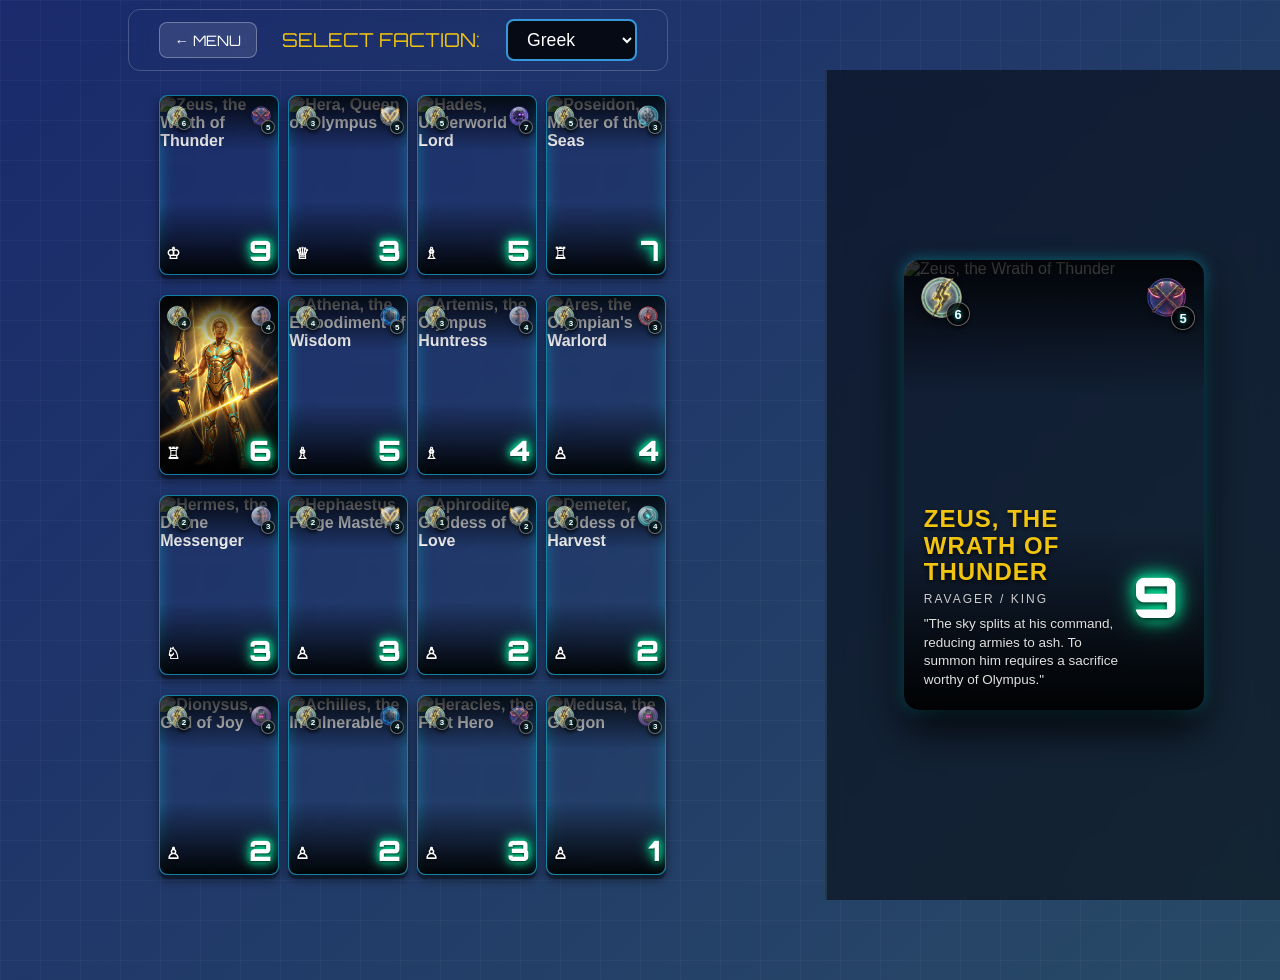
==== deck-viewer.html @ c4d6be65 "chore: project tide up" ====
<!DOCTYPE html>
<html lang="en">

<head>
    <meta charset="UTF-8">
    <meta name="viewport" content="width=device-width, initial-scale=1.0">
    <title>Deck Viewer</title>
    <link href="https://fonts.googleapis.com/css2?family=Orbitron:wght@900&display=swap" rel="stylesheet">
    <link rel="stylesheet" href="css/style.css">
    <link rel="stylesheet" href="css/animations.css">
    <link rel="stylesheet" href="css/deck_viewer.css">
</head>

<body>
    <!-- Deck Loading Screen -->
    <div id="loading-screen">
        <div class="loading-panel">
            <h1 id="loading-title">Summoning Assets...</h1>
            <div id="loading-progress-container">
                <div id="loading-progress-bar"></div>
            </div>
            <p id="loading-text">Loading deck data...</p>
        </div>
    </div>

    <div class="header-controls">
        <a href="index.html" class="back-btn">← Menu</a>
        <label for="deck-selector">Select Faction:</label>
        <select id="deck-selector">
            <!-- Populated by JS -->
        </select>
    </div>

    <div id="viewer-container">
        <!-- Left: Compact Roster Grid -->
        <div id="left-pane">
            <div id="deck-grid">
                <!-- Compact Cards generated by JS -->
            </div>
        </div>

        <!-- Right: Premium Full-Art Preview -->
        <div id="right-pane">
            <div id="card-preview-container">
                <div class="placeholder-text">Hover over a card to inspect.</div>
            </div>
        </div>
    </div>

    <script type="module" src="src/deck_viewer.js"></script>
</body>

</html>
---- css/style.css ----
:root {
    --bg-color: #2c3e50;
    --board-bg: #ecf0f1;
    --card-ready: #3498db;
    --card-exhausted: #7f8c8d;
    --card-enemy: #e74c3c;
}

/* 1. Lock the body to the viewport height and disable scrolling */
body {
    /* Premium Animated Gradient Background */
    background: linear-gradient(-45deg, #0f2027, #203a43, #2c5364, #1a2a6c);
    background-size: 400% 400%;
    animation: gradientBG 20s ease infinite;
    color: white;
    font-family: sans-serif;
    margin: 0;
    padding: 2vh 2vw;
    /* Use relative padding */
    height: 100vh;
    width: 100vw;
    box-sizing: border-box;
    display: flex;
    justify-content: center;
    align-items: center;
    overflow: hidden;
    /* This absolutely prevents scrolling */
    position: relative; /* For the grid overlay */
}

/* Subtle moving grid overlay for a tactical feel */
body::before {
    content: '';
    position: absolute;
    top: 0; 
    left: 0; 
    width: calc(100vw + 80px); 
    height: calc(100vh + 80px);
    background-image: 
        linear-gradient(rgba(255, 255, 255, 0.03) 1px, transparent 1px),
        linear-gradient(90deg, rgba(255, 255, 255, 0.03) 1px, transparent 1px);
    background-size: 40px 40px;
    animation: gridMove 15s linear infinite;
    pointer-events: none;
    z-index: -1;
}

/* 2. Make the container use available height efficiently */
#game-container {
    display: flex;
    flex-direction: column;
    justify-content: space-between;
    width: 100%;
    max-width: 900px;
    height: 100%;
    gap: 10px;
}

/* 3. Compact player zones */
.player-zone {
    display: flex;
    justify-content: space-between;
    align-items: center;
    background: rgba(0, 0, 0, 0.2);
    padding: 10px;
    border-radius: 8px;
    flex: 0 0 auto;
    /* Keep fixed size based on content, do not stretch */
}

.info-panel {
    font-size: 0.9em;
    min-width: 120px;
}

.info-panel h3,
.info-panel p {
    margin: 4px 0;
}



/* =========================================
   PLAYER HAND & CARDS
========================================= */
.hand {
    display: flex;
    gap: 8px;
    height: 8vh;
    min-height: 60px;
    flex-grow: 1;
    background: rgba(0, 0, 0, 0.1);
    border-radius: 5px;
    padding: 5px;
    justify-content: center;
    /* Center cards */
    overflow-x: auto;
    /* Enable horizontal scroll for mobile */
    overflow-y: hidden;
    -webkit-overflow-scrolling: touch;
    /* Smooth mobile scroll */
}

/* Hide scrollbar for cleaner look */
.hand::-webkit-scrollbar {
    display: none;
}

.hand {
    -ms-overflow-style: none;
    /* IE and Edge */
    scrollbar-width: none;
    /* Firefox */
}

#player-hand {
    height: 18vh;
    min-height: 120px;
    max-height: 160px;
    padding-top: 15px;
}

#player-hand .card-entity {
    flex: 1 1 0; /* Let cards shrink to fit available space */
    width: auto;
    min-width: 45px; /* Minimum legible size before breaking */
    max-width: 110px;
}

.player-zone-container {
    display: flex;
    flex-direction: column;
    gap: 10px;
    width: 100%;
}

.thin-zone {
    flex-direction: row;
    padding: 2px 15px;
    /* Extremely thin */
    align-items: center;
    justify-content: space-around;
    /* Spread evenly */
    height: auto;
}

.ai-stat-inline {
    font-size: 1.1em;
    color: #ecf0f1;
    white-space: nowrap;
}

.stat-scoreboard {
    font-size: 1.1em;
    /* Smaller */
    font-weight: bold;
    padding: 2px 12px;
    /* Thinner */
    border-radius: 15px;
    text-shadow: 0 1px 2px rgba(0, 0, 0, 0.5);
    box-shadow: 0 2px 4px rgba(0, 0, 0, 0.3);
}

.stat-scoreboard.enemy-score {
    background: rgba(142, 68, 173, 0.5);
    /* Purple tint */
    color: #fff;
    border: 2px solid #8e44ad;
}

.stat-scoreboard.friendly-score {
    background: rgba(46, 204, 113, 0.3);
    /* Green tint */
    color: #fff;
    border: 2px solid #2ecc71;
}

.hand.ai-hand {
    margin-left: auto;
    height: 40px;
    min-height: 40px;
    padding: 2px 10px;
    flex-grow: 0;
}

/* 4. Fluid Board Container */
#board-container {
    flex: 1 1 auto;
    display: flex;
    justify-content: center;
    align-items: flex-start;
    padding-top: 2vh;
    min-height: 0;
    perspective: 1200px; /* Crucial for 3D depth */
}

/* 5. Responsive Grid that forces a perfect square */


/* =========================================
   THE BOARD
========================================= */
#board {
    display: grid;
    position: relative; /* Crucial for SVG anchoring */
    grid-template-columns: repeat(5, minmax(0, 1fr));
    grid-template-rows: repeat(5, minmax(0, 1fr));
    gap: 2px; /* Very thin gap for thick glass panes */
    
    /* Solid thick glass board edge */
    background: rgba(255, 255, 255, 0.05); /* More transparent base */
    border: 3px solid rgba(255, 255, 255, 0.3);
    box-shadow: 
        0 30px 40px rgba(0,0,0,0.8), 
        inset 0 0 30px rgba(255,255,255,0.2),
        0 0 15px rgba(255,255,255,0.1);
    backdrop-filter: blur(8px); /* Less blur, more transparency */
    
    padding: 6px; /* Thick glass bezel */
    border-radius: 4px; /* Sharp, clean edges like a real board */

    height: 100%;
    max-height: 55vh;
    aspect-ratio: 1 / 1;
    
    /* True 3D Tabletop Perspective */
    transform: rotateX(25deg) translateY(-20px); /* Lift higher to clear the player info bar */
    transform-style: preserve-3d;
    transition: transform 0.3s ease;
}

/* Base Glass Tile */
.cell {
    border-radius: 2px;
    display: flex;
    align-items: center;
    justify-content: center;
    font-size: 0.8em;
    text-align: center;
    cursor: pointer;
    width: 100%;
    height: 100%;
    box-sizing: border-box;
    transition: all 0.2s ease;
    transform-style: preserve-3d;
    border: 1px solid rgba(255, 255, 255, 0.2);
}

/* Dark Frosted Glass (Odd Tiles) */
.cell:nth-child(odd) {
    background-color: rgba(0, 0, 0, 0.15); /* More transparent */
    box-shadow: inset 0 2px 10px rgba(0,0,0,0.3);
}

/* Light Frosted Glass (Even Tiles) */
.cell:nth-child(even) {
    background-color: rgba(255, 255, 255, 0.05); /* More transparent */
    box-shadow: inset 0 2px 10px rgba(255,255,255,0.15);
}

/* Hover override via higher specificity */
#board .cell:hover {
    background-color: rgba(241, 196, 15, 0.3);
    border-color: rgba(241, 196, 15, 0.8);
    box-shadow: 0 0 15px rgba(241, 196, 15, 0.5);
}

/* Cards on the board physically pop out of their slots in Z-space */
#board .card-entity {
    transform: translateZ(8px);
    box-shadow: 0 10px 15px rgba(0,0,0,0.6), 0 3px 0 rgba(0,0,0,0.5);
    border: 1px solid rgba(255, 255, 255, 0.2);
}

/* Specific board hover overrides for cards */
#board .card-entity:hover {
    transform: translateZ(12px) scale(1.02);
}

#board .card-entity.selected {
    transform: translateZ(20px) translateY(-5px);
    box-shadow: 0 20px 30px rgba(0,0,0,0.8), 0 6px 0 rgba(0,0,0,0.5);
    border: 2px solid #f1c40f;
}

/* Higher specificity to override normal hover/selected borders */
#board-container #board .card-entity.payment-selected {
    transform: translateZ(5px) scale(0.95);
    box-shadow: 0 5px 10px rgba(231, 76, 60, 0.8), 0 2px 0 rgba(231, 76, 60, 0.5);
    border: 3px solid #e74c3c;
}

/* --- Card Entity Styles --- */
.card-entity {
    width: 100%;
    height: 100%;
    display: flex;
    flex-direction: column;
    justify-content: center;
    align-items: center;
    color: white;
    font-weight: bold;
    user-select: none;
    box-sizing: border-box;
    transition: all 0.2s ease;
    position: relative;
    overflow: hidden;
    flex-shrink: 0;
    /* Prevent cards from squishing below min-width */

    /* 2.5D Physical Depth styling */
    border-radius: 8px;
    border: 1px solid rgba(255, 255, 255, 0.2);
    box-shadow: 0 4px 0 rgba(0, 0, 0, 0.3), 0 5px 10px rgba(0, 0, 0, 0.5);
}

.card-cost-display {
    position: absolute;
    top: 4px;
    left: 4px;
    background: #f1c40f;
    color: #000;
    font-weight: bold;
    border-radius: 50%;
    width: 20px;
    height: 20px;
    font-size: 0.7em;
    display: flex;
    justify-content: center;
    align-items: center;
    box-shadow: 0 2px 4px rgba(0, 0, 0, 0.5);
    z-index: 5;
}

.card-entity.friendly.ready {
    /* Holographic Card Background */
    background: rgba(0, 100, 150, 0.4); 
    border: 1px solid rgba(0, 243, 255, 0.6);
    box-shadow: 
        0 4px 0 rgba(0, 0, 0, 0.3), /* 2.5D Depth */
        0 5px 10px rgba(0, 0, 0, 0.5), /* Shadow */
        inset 0 0 15px rgba(0, 243, 255, 0.3); /* Hologram Inner Glow */
    backdrop-filter: blur(5px);
}

.card-entity.enemy.ready {
    background-color: #8e44ad;
}

/* The Exhausted State (Overrides Base Colors) */
.card-entity.exhausted {
    background-color: #7f8c8d;
    opacity: 0.7;
    transform: rotate(-5deg); /* Base rotation for hand */
}

#board .card-entity.exhausted {
    transform: translateZ(8px) rotateZ(-5deg); /* Keep 3D height while exhausted */
}

.card-entity.enemy {
    background-color: var(--card-enemy);
}

/* Hand highlight */
.card-entity.selected {
    border: 2px solid #f1c40f;
    transform: translateY(-8px);
    box-shadow: 0 8px 0 rgba(0, 0, 0, 0.2), 0 15px 20px rgba(0, 0, 0, 0.5);
}

.card-entity.payment-selected {
    border: 3px solid #e74c3c;
    /* Red border */
    transform: scale(0.95);
    /* Shrink slightly */
    box-shadow: 0 0 10px rgba(231, 76, 60, 0.8);
}

/* 6. Compact Controls */
#controls {
    display: flex;
    justify-content: space-between;
    align-items: center;
    background: rgba(0, 0, 0, 0.3);
    padding: 4px 20px;
    /* Thinner */
    border-radius: 8px;
    flex: 0 0 auto;
    width: 100%;
    box-sizing: border-box;
}

#turn-indicator {
    margin: 0;
    font-size: 1em;
    /* Smaller */
    flex: 1;
    /* Forces this element to take up exactly half the available empty space */
    text-align: left;
}

#btn-end-turn {
    flex: 0 0 auto;
    /* Tells the button to stay exactly its natural size */
    margin: 0 20px;
    /* Gives a little breathing room around the button */
}

#action-log {
    font-size: 0.9em;
    color: #bdc3c7;
    flex: 1;
    /* Forces this element to match the width of the turn indicator */
    text-align: right;

    /* These three lines prevent the text from breaking the layout if it gets too long */
    white-space: nowrap;
    overflow: hidden;
    text-overflow: ellipsis;
}

button {
    padding: 4px 12px;
    /* Thinner button */
    cursor: pointer;
    background-color: var(--card-ready);
    color: white;
    border: none;
    border-radius: 4px;
    font-weight: bold;
}

button:hover {
    background-color: #2980b9;
}

/* Premium Mute Button */
#btn-mute {
    background: rgba(0, 0, 0, 0.4) !important;
    border: 1px solid rgba(255, 255, 255, 0.1) !important;
    border-radius: 50% !important;
    width: 34px !important;
    height: 34px !important;
    padding: 0 !important;
    display: flex;
    align-items: center;
    justify-content: center;
    font-size: 1.1em;
    transition: all 0.2s ease;
    box-shadow: inset 0 0 10px rgba(0,0,0,0.5);
}

#btn-mute:hover {
    background: rgba(0, 243, 255, 0.15) !important;
    border-color: rgba(0, 243, 255, 0.5) !important;
    box-shadow: 0 0 10px rgba(0, 243, 255, 0.3), inset 0 0 10px rgba(0, 243, 255, 0.2);
    transform: scale(1.1);
}

/* Attacker Selection */
.card-entity.active-attacker {
    border: 3px solid #2ecc71;
    /* Glowing green border */
    transform: translateY(-5px);
    box-shadow: 0 0 15px rgba(46, 204, 113, 0.8);
}

/* Valid Target Highlight */
.card-entity.valid-target {
    border: 3px solid #e74c3c;
    /* Red border */
    cursor: crosshair;
    animation: pulse-valid-target 1.5s infinite;
}

/* Valid Payment Highlight */
.card-entity.valid-payment-target {
    border: 3px solid #f39c12; /* orange */
    cursor: pointer;
    animation: pulse-valid-payment 1.5s infinite;
}

/* Valid Summon Target Highlight (Applied to Empty Cells) */
.cell.valid-summon-target {
    cursor: pointer;
    animation: pulse-valid-summon 2.5s ease-in-out infinite;
    border: 1px solid rgba(52, 152, 219, 0.5);
}

/* --- Premium Animations for Abilities --- */

/* --- UX Hover Enhancements --- */

/* Ensure the card container can hold absolute overlays */
.card-entity {
    position: relative;
    overflow: hidden;
}

/* The dark overlay for Exhausted cards */
.exhausted-math {
    position: absolute;
    top: 0;
    left: 0;
    width: 100%;
    height: 100%;
    background: rgba(0, 0, 0, 0.75);
    color: #2ecc71;
    /* Bright green text */
    display: flex;
    justify-content: center;
    align-items: center;
    font-weight: bold;
    font-size: 1.1em;
    z-index: 10;
    backdrop-filter: blur(2px);
}

/* The pulsing animation for hovered targets */

.card-entity.hover-target {
    border: 3px dashed #e67e22;
    /* Orange dashed border */
    animation: pulse-hover-target 1.5s infinite;
}

/* The Blast Zone Preview for Auto-Cleave */
#board .card-entity.cleave-preview {
    background-color: #c0392b;
    /* Brighter, aggressive red */
    box-shadow: inset 0 0 15px rgba(0, 0, 0, 0.5);
    transform: scale(0.92);
    transition: all 0.1s ease;
    /* Faster snap for combat feel */
}

/* Fighting Class Badge (Upgraded to a Pill shape) */
.class-badge {
    position: absolute;
    top: 3px;
    right: 3px;
    font-size: 0.75em;
    background: rgba(0, 0, 0, 0.7);
    border-radius: 10px;
    /* Pill shape */
    padding: 2px 5px;
    /* Space inside the pill */
    display: flex;
    justify-content: center;
    align-items: center;
    gap: 3px;
    /* Space between icon and number */
    box-shadow: 0 0 3px rgba(0, 0, 0, 0.8);
    z-index: 5;
    color: #f1c40f;
    /* Gold color to make the number pop! */
}

/* Mulligan Selection Highlight */
.card-entity.mulligan-selected {
    border: 3px solid #9b59b6;
    /* Distinct Purple Border */
    transform: scale(0.9);
    /* Shrink into the hand instead of popping up (avoids clipping) */
    box-shadow: inset 0 0 20px rgba(155, 89, 182, 0.8), 0 0 10px rgba(155, 89, 182, 0.6);
    opacity: 0.5;
    /* Fade out to show it's being discarded */
}

/* Game Over Overlay */
#game-over-screen {
    position: absolute;
    top: 0; left: 0; width: 100vw; height: 100vh;
    background: rgba(10, 20, 30, 0.85); /* Deep navy tint */
    display: none;
    flex-direction: column;
    justify-content: center;
    align-items: center;
    z-index: 2000;
    backdrop-filter: blur(15px);
    animation: fadeInGO 0.5s ease-out forwards;
}

.game-over-panel {
    background: linear-gradient(135deg, rgba(255, 255, 255, 0.05), rgba(0, 243, 255, 0.05));
    border: 2px solid rgba(0, 243, 255, 0.3);
    box-shadow: 0 30px 60px rgba(0,0,0,0.8), inset 0 0 30px rgba(0, 243, 255, 0.1);
    backdrop-filter: blur(25px);
    padding: 40px 60px;
    border-radius: 20px;
    display: flex;
    flex-direction: column;
    align-items: center;
    transform: translateY(50px) scale(0.9);
    opacity: 0;
    animation: dropInGO 0.6s cubic-bezier(0.2, 1, 0.3, 1) forwards;
    animation-delay: 0.1s;
}

#go-title {
    font-size: 3.5em;
    margin: 0 0 10px 0;
    color: #f1c40f;
    text-transform: uppercase;
    letter-spacing: 5px;
    text-shadow: 0 0 20px rgba(241, 196, 15, 0.6), 0 5px 10px rgba(0, 0, 0, 0.8);
}

.score-board {
    display: flex;
    gap: 30px;
    margin: 30px 0;
    width: 100%;
    justify-content: center;
}

.score-box {
    text-align: center;
    min-width: 140px;
    padding: 20px;
    border-radius: 15px;
    background: rgba(0, 0, 0, 0.4);
    border: 1px solid rgba(255, 255, 255, 0.1);
    box-shadow: inset 0 5px 15px rgba(0,0,0,0.6);
    color: #bdc3c7;
    font-size: 1.1em;
    text-transform: uppercase;
    letter-spacing: 1px;
}

.score-box span {
    display: block;
    font-size: 3.5em; /* Massive numbers */
    font-weight: 900;
    margin-top: 10px;
    text-shadow: 0 5px 10px rgba(0,0,0,0.8);
    font-family: monospace;
}

/* Winner gets glowing green */
.score-box.winner {
    border-color: rgba(46, 204, 113, 0.5);
    background: rgba(46, 204, 113, 0.15);
    box-shadow: inset 0 0 20px rgba(46, 204, 113, 0.2), 0 10px 20px rgba(0,0,0,0.5);
    color: #2ecc71;
    transform: scale(1.05); /* Make winner slightly larger */
}
.score-box.winner span {
    color: #2ecc71;
    text-shadow: 0 0 20px rgba(46, 204, 113, 0.6);
}

/* Loser gets dark red */
.score-box.loser {
    border-color: rgba(231, 76, 60, 0.3);
    background: rgba(231, 76, 60, 0.05);
    opacity: 0.8;
}
.score-box.loser span {
    color: #e74c3c;
}

/* Buttons */
.game-over-buttons {
    display: flex;
    gap: 20px;
    margin-top: 10px;
}

#btn-restart, #btn-download-log {
    padding: 15px 30px;
    font-size: 1.1em;
    font-weight: bold;
    text-transform: uppercase;
    letter-spacing: 1px;
    color: white;
    border: none;
    border-radius: 8px;
    cursor: pointer;
    box-shadow: 0 10px 20px rgba(0,0,0,0.5), inset 0 2px 0 rgba(255,255,255,0.2);
    transition: all 0.2s ease;
}

#btn-restart {
    background: linear-gradient(135deg, #3498db, #2980b9);
}

#btn-download-log {
    background: linear-gradient(135deg, #9b59b6, #8e44ad);
}

#btn-restart:hover, #btn-download-log:hover {
    transform: translateY(-3px);
    filter: brightness(1.15);
    box-shadow: 0 15px 25px rgba(0,0,0,0.7), inset 0 2px 0 rgba(255,255,255,0.4);
}

#btn-restart:active, #btn-download-log:active {
    transform: translateY(2px);
    box-shadow: 0 5px 10px rgba(0,0,0,0.5);
}

/* --- Inspect Modal & 2.5D Styling --- */
#inspect-modal.modal-hidden {
    display: none;
}

#inspect-modal.modal-visible {
    display: flex;
}



/* =========================================
   INSPECT MODAL
========================================= */
#inspect-modal {
    position: fixed;
    top: 0;
    left: 0;
    width: 100vw;
    height: 100vh;
    z-index: 1000;
    justify-content: center;
    align-items: center;
}

#inspect-overlay {
    position: absolute;
    top: 0;
    left: 0;
    width: 100%;
    height: 100%;
    background: rgba(0, 0, 0, 0.6);
    backdrop-filter: blur(8px);
}

.premium-card-25d {
    position: relative;
    width: 80vw;
    max-width: 300px;
    height: 120vw;
    max-height: 450px;
    background: linear-gradient(135deg, #34495e, #2c3e50);
    border-radius: 15px;
    box-shadow: 0 20px 50px rgba(0, 0, 0, 0.8), inset 0 0 0 2px rgba(255, 255, 255, 0.2);
    display: flex;
    flex-direction: column;
    z-index: 1001;
    overflow: hidden;
    color: white;
    transform: perspective(1000px) rotateX(0deg);
    transition: transform 0.2s ease;
    container-type: inline-size;
}

.premium-card-25d.friendly {
    background: linear-gradient(135deg, #2980b9, #2c3e50);
    border: 3px solid #3498db;
}

.premium-card-25d.enemy {
    background: linear-gradient(135deg, #c0392b, #2c3e50);
    border: 3px solid #e74c3c;
}

.inspect-top-bar {
    display: flex;
    justify-content: space-between;
    padding: 15px;
    background: rgba(0, 0, 0, 0.3);
}

.inspect-cost-badge {
    background: rgba(0, 0, 0, 0.7);
    color: #f1c40f;
    padding: 5px 15px;
    border-radius: 20px;
    display: flex;
    align-items: center;
    gap: 8px;
    font-size: 1.2em;
    font-weight: bold;
    box-shadow: inset 0 0 5px rgba(255, 255, 255, 0.2);
}

.inspect-inf-top-badge {
    background: rgba(0, 0, 0, 0.7);
    color: #2ecc71;
    padding: 5px 25px;
    border-radius: 20px;
    display: flex;
    justify-content: center;
    align-items: center;
    font-size: 1.5em;
    font-weight: bold;
    box-shadow: inset 0 0 5px rgba(255, 255, 255, 0.2);
    z-index: 10;
}

.inspect-class-badge {
    background: rgba(0, 0, 0, 0.7);
    padding: 5px 15px;
    border-radius: 20px;
    display: flex;
    align-items: center;
    gap: 8px;
    font-size: 1.2em;
    box-shadow: inset 0 0 5px rgba(255, 255, 255, 0.2);
}

.inspect-art {
    flex-grow: 1;
    display: flex;
    justify-content: center;
    align-items: center;
    background: rgba(255, 255, 255, 0.05);
    border-top: 2px solid rgba(255, 255, 255, 0.1);
    border-bottom: 2px solid rgba(255, 255, 255, 0.1);
}

#inspect-chess-symbol {
    font-size: 100px;
    color: rgba(255, 255, 255, 0.8);
    text-shadow: 0 10px 20px rgba(0, 0, 0, 0.5);
}

.inspect-info {
    padding: 15px;
    padding-bottom: 30px;
    text-align: center;
    position: relative;
    z-index: 2;
}

#inspect-title {
    margin: 0 0 10px 0;
    font-size: 1.8em;
    letter-spacing: 1px;
}

.inspect-description {
    font-size: 0.9em;
    color: #bdc3c7;
    line-height: 1.4;
    margin: 0;
}

/* (Removed old absolute bottom influence badge) */

/* Updated board styles for chess symbols */
.card-chess-symbol {
    font-size: 2.5em;
    margin-top: 5px;
    line-height: 1;
}

/* --- Hand Card Top Bar Layout --- */
.hand-card-top-bar {
    width: 100%;
    display: flex;
    justify-content: space-between;
    padding: 4px;
    box-sizing: border-box;
    margin-bottom: auto;
    z-index: 5;
}

.hand-badge {
    background: rgba(0, 0, 0, 0.7);
    border-radius: 8px;
    padding: 2px 4px; /* Reduced padding */
    display: flex;
    align-items: center;
    gap: 2px; /* Reduced gap */
    font-size: clamp(0.45rem, 1.8vw, 0.7rem); /* Scales much smaller */
    font-weight: bold;
    box-shadow: inset 0 0 2px rgba(255, 255, 255, 0.2);
    white-space: nowrap; /* Prevent wrapping inside the badge */
}

.hand-badge.cost-badge {
    color: #f1c40f;
}

.hand-badge.inf-badge {
    color: #2ecc71;
    font-size: clamp(0.75rem, 2.5vw, 1rem); /* Slightly smaller max size */
    padding: 2px 6px;
    margin: 0 1px; /* Tiny buffer */
}

.hand-badge.class-badge {
    color: white;
    position: relative;
    /* Override the absolute position from board .class-badge */
    top: auto;
    right: auto;
}

/* Match full-size art layout */
.hand-card-art {
    flex-grow: 1;
    width: 100%;
    display: flex;
    justify-content: center;
    align-items: center;
    background: rgba(255, 255, 255, 0.05);
    border-top: 1px solid rgba(255, 255, 255, 0.1);
    border-bottom: 1px solid rgba(255, 255, 255, 0.1);
}

.hand-card-art .card-chess-symbol {
    font-size: clamp(2.5em, 5vw, 3.5em);
    margin: 0;
    color: rgba(255, 255, 255, 0.8);
    text-shadow: 0 4px 8px rgba(0, 0, 0, 0.5);
}

.hand-card-bottom-bar {
    width: 100%;
    display: flex;
    justify-content: space-evenly; /* Better distribution */
    align-items: center;
    padding: 2px; /* Tighter padding */
    box-sizing: border-box;
    margin-top: auto;
    z-index: 5;
    gap: 1px; /* Squeeze them closer if needed */
    flex-wrap: wrap; /* Stack if absolutely necessary on tiny screens */
}

.hand {
    overflow-x: auto;
}

.card-entity {
    flex-shrink: 0;
}

.card-inf-display {
    font-size: 1.5em;
    font-weight: bold;
    margin-top: auto;
}

/* Mobile Responsiveness specifically for small portrait screens */
@media (max-width: 450px) {
    .ai-stat-inline {
        font-size: 0.9em;
    }

    .stat-scoreboard {
        font-size: 1em;
        padding: 2px 8px;
    }

    .thin-zone {
        padding: 2px 5px;
    }

    #board-container {
        padding-top: 5px;
    }

    #controls {
        padding: 4px 10px;
    }

    #turn-indicator {
        font-size: 0.9em;
    }

    button {
        padding: 4px 8px;
    }
}

/* --- VFX ANIMATIONS --- */

/* Summon: Slam onto the board */

/* Attack - Brawler: Explosion shake */

/* Exhaustion: Heavy grayscale impact, physical drop */

/* Screen Shake for Big Hits */

/* Particle overlays for attacks */

/* Brawler Explosion */

/* Piercer Laser */

/* Ranger Crosshair */

/* --- Math Helper Pop-ups --- */
.math-helper {
    position: absolute;
    top: -20px;
    right: -10px;
    background: rgba(0, 0, 0, 0.8);
    color: #f1c40f;
    padding: 2px 6px;
    border-radius: 10px;
    font-size: 0.8em;
    font-weight: bold;
    border: 1px solid #f1c40f;
    box-shadow: 0 0 10px rgba(241, 196, 15, 0.5);
    animation: popUp 0.3s cubic-bezier(0.175, 0.885, 0.32, 1.275) forwards;
    z-index: 20;
}

/* --- Dynamic Card Status Overlays --- */
/* Sealer Debuff */
.status-sealed-overlay {
    position: absolute;
    top: 0; left: 0; width: 100%; height: 100%;
    background: rgba(0, 0, 0, 0.6);
    display: flex;
    justify-content: center;
    align-items: center;
    color: #bdc3c7;
    font-size: 1.5em;
    font-weight: bold;
    z-index: 15;
    text-align: center;
    text-shadow: 0 2px 4px rgba(0,0,0,0.8);
    backdrop-filter: blur(2px);
}
.card-entity.status-sealed {
    border-color: #7f8c8d !important;
}

/* Herald Buff */
.card-entity.status-herald {
    box-shadow: 0 0 20px #f1c40f, inset 0 0 15px rgba(241, 196, 15, 0.5) !important;
    border-color: #f1c40f !important;
}

/* Revenant State */
.card-entity.status-revenant {
    filter: hue-rotate(90deg) grayscale(40%);
    opacity: 0.85;
}
.card-entity.status-revenant .inf-badge {
    color: #9b59b6 !important;
    text-shadow: 0 0 8px rgba(155, 89, 182, 0.8);
}

/* --- Smart Hover Previews --- */

.card-entity.hover-enemy-preview {
    border: 3px dashed #e74c3c;
    animation: pulse-hover-enemy 1.5s infinite;
}

.card-entity.hover-ally-preview {
    border: 3px dashed #f1c40f;
    animation: pulse-hover-ally 1.5s infinite;
}

/* Cleave/Blast Zone Smart Previews */
#board .card-entity.cleave-enemy-preview {
    background-color: rgba(192, 57, 43, 0.8);
    box-shadow: inset 0 0 15px rgba(0, 0, 0, 0.5);
    transform: scale(0.92);
    transition: all 0.1s ease;
}
#board .card-entity.cleave-ally-preview {
    background-color: rgba(241, 196, 15, 0.4);
    box-shadow: 0 0 20px rgba(241, 196, 15, 0.5), inset 0 0 15px rgba(241, 196, 15, 0.3);
    transform: scale(1.05);
    transition: all 0.1s ease;
}

/* --- Hunter's Arc SVG --- */

/* --- Checkmate Dramatic Phase --- */

/* --- Full-Art Integration --- */

/* Big Art Integration */
.inspect-art.has-image {
    background: transparent;
    position: relative;
    overflow: hidden;
    border-top: none;
    border-bottom: none;
    flex-grow: 1; 
    display: flex;
    min-height: 200px;
}

.inspect-art.has-image::after {
    content: '';
    position: absolute;
    bottom: 0;
    left: 0;
    width: 100%;
    height: 60%;
    background: linear-gradient(to top, rgba(0,0,0,0.9), transparent);
    z-index: 1;
}

.inspect-art.has-image img {
    width: 100%;
    height: 100%;
    object-fit: cover;
    object-position: top center;
    position: absolute;
    top: 0;
    left: 0;
    z-index: 0;
}

.inspect-info {
    z-index: 2; 
}

/* Small Art Integration */
.hand-card-art.has-image {
    position: absolute;
    top: 0; left: 0;
    width: 100%; height: 100%;
    overflow: hidden;
    background: transparent;
    border: none !important;
    z-index: 0;
}

.hand-card-art.has-image img {
    width: 100%;
    height: 100%;
    object-fit: cover;
    position: absolute;
    top: 0;
    left: 0;
    z-index: 0;
}

.card-bottom-gradient {
    content: '';
    position: absolute;
    bottom: 0;
    left: 0;
    width: 100%;
    height: 40%;
    background: linear-gradient(to top, rgba(0,0,0,0.95), transparent);
    z-index: 1;
}

.hand-card-art.has-image .card-chess-symbol {
    z-index: 2;
    position: absolute;
    top: 50%;
    left: 50%;
    transform: translate(-50%, -50%);
    text-shadow: 0 2px 5px rgba(0,0,0,0.9);
    opacity: 0.3; 
    font-size: 3em; 
}

/* Ensure card boundaries remain clean but without heavy solid borders */
.card-entity.friendly.ready {
    background: transparent;
    border: 1px solid rgba(0, 243, 255, 0.4);
}
.card-entity.enemy.ready {
    background: transparent;
    border: 1px solid rgba(142, 68, 173, 0.4);
}
.premium-card-25d {
    background: #111;
}
.hand-badge {
    background: rgba(0, 0, 0, 0.6);
    backdrop-filter: blur(4px);
    text-shadow: 0 1px 3px rgba(0,0,0,0.9);
}
/* =========================================
   FULL-ART EDGE-TO-EDGE BORDERLESS UI
   ========================================= */

/* General Full-Art Shared Styles */
.full-art-image {
    position: absolute;
    top: 0;
    left: 0;
    width: 100%;
    height: 100%;
    object-fit: cover;
    object-position: top center;
    z-index: 1;
    border-radius: inherit;
}

.full-art-gradient-top {
    position: absolute;
    top: 0;
    left: 0;
    width: 100%;
    height: 30%;
    background: linear-gradient(to bottom, rgba(0,0,0,0.85) 0%, rgba(0,0,0,0) 100%);
    z-index: 2;
    border-radius: inherit;
}

.full-art-gradient-bottom {
    position: absolute;
    bottom: 0;
    left: 0;
    width: 100%;
    height: 40%;
    background: linear-gradient(to top, rgba(0,0,0,0.95) 0%, rgba(0,0,0,0) 100%);
    z-index: 2;
    border-radius: inherit;
}

.full-art-cost-container {
    position: absolute;
    z-index: 3;
    display: flex;
    align-items: center;
    justify-content: center;
}

.full-art-class-container {
    position: absolute;
    z-index: 3;
    display: flex;
    flex-direction: column;
    align-items: flex-end;
}

.full-art-cost-value, .full-art-amp-value {
    position: absolute;
    background: rgba(0,0,0,0.8);
    border: 1px solid rgba(255,255,255,0.4);
    border-radius: 50%;
    display: flex;
    justify-content: center;
    align-items: center;
    font-weight: 800;
    color: #fff;
    box-shadow: 0 2px 4px rgba(0,0,0,0.8);
    text-shadow: 0 0 5px rgba(0, 243, 255, 0.8);
}

.full-art-bottom-info-container {
    position: absolute;
    z-index: 3;
    display: flex;
}

.full-art-influence-container {
    display: flex;
    align-items: center;
    justify-content: center;
    flex-shrink: 0;
}

.full-art-influence-value-large, .full-art-influence-value-small {
    font-family: 'Orbitron', sans-serif;
    font-weight: 900;
    color: #fff;
    line-height: 1;
}

/* --- SMALL CARD (Board & Hand) --- */
.full-art-cost-container { top: 5%; left: 5%; }
.full-art-cost-icon { width: 22px; height: 22px; filter: drop-shadow(0 2px 4px rgba(0,0,0,0.8)); }
.full-art-cost-value, .full-art-amp-value { width: 12px; height: 12px; font-size: 8px; bottom: -3px; right: -3px; border-width: 1px; }

.full-art-class-container { top: 5%; right: 5%; }
.full-art-class-icon { width: 22px; height: 22px; filter: drop-shadow(0 2px 4px rgba(0,0,0,0.8)); }

.full-art-bottom-info-container { bottom: 5%; left: 5%; right: 5%; justify-content: space-between; align-items: flex-end; }
.full-art-name-and-desc { display: none; }
.full-art-chess-symbol-small {
    font-size: 16px;
    text-shadow: 0 1px 3px rgba(0,0,0,0.9);
    margin-bottom: 2px;
}
.full-art-influence-value-small {
    font-size: 28px;
    text-shadow: 0 1px 3px rgba(0,0,0,0.9), 0 0 4px #0fa, 0 0 10px #0fa, 0 0 15px #0fa;
}

/* --- BIG CARD (Inspect Modal Scale Overrides) --- */
.inspect-scale.full-art-cost-container { top: clamp(10px, 5cqw, 15px); left: clamp(10px, 5cqw, 15px); }
.inspect-scale .full-art-cost-icon { width: clamp(30px, 15cqw, 45px); height: clamp(30px, 15cqw, 45px); filter: drop-shadow(0 4px 6px rgba(0,0,0,0.8)); }
.inspect-scale .full-art-cost-value, .inspect-scale .full-art-amp-value { width: clamp(16px, 7.3cqw, 22px); height: clamp(16px, 7.3cqw, 22px); font-size: clamp(10px, 4.3cqw, 13px); bottom: -5px; right: -5px; }

.inspect-scale.full-art-class-container { top: clamp(10px, 5cqw, 15px); right: clamp(10px, 5cqw, 15px); }
.inspect-scale .full-art-class-icon { width: clamp(30px, 15cqw, 45px); height: clamp(30px, 15cqw, 45px); filter: drop-shadow(0 4px 6px rgba(0,0,0,0.8)); }

.inspect-scale.full-art-bottom-info-container { bottom: clamp(10px, 6.6cqw, 20px); left: clamp(10px, 6.6cqw, 20px); right: clamp(10px, 6.6cqw, 20px); justify-content: space-between; align-items: center; }
.inspect-scale .full-art-name-and-desc { display: block; flex: 1; padding-right: 15px; min-width: 0; }

.inspect-scale .full-art-card-name {
    font-size: clamp(16px, 8cqw, 24px); font-weight: 800; margin: 0 0 5px 0; letter-spacing: 1px; text-transform: uppercase; text-shadow: 0 2px 5px rgba(0,0,0,0.9); color: #f1c40f;
}
.inspect-scale .full-art-card-type-text {
    font-size: clamp(9px, 4cqw, 12px); color: #ccc; margin: 0 0 10px 0; text-transform: uppercase; letter-spacing: 2px;
}
.inspect-scale .full-art-card-desc {
    font-size: clamp(11px, 4.5cqw, 13px); color: #e0e0e0; line-height: 1.4; margin: 0; text-shadow: 0 1px 3px rgba(0,0,0,0.9);
}

.inspect-scale .full-art-influence-value-large {
    font-size: clamp(36px, 18.6cqw, 56px);
    margin-right: 5px;
    text-shadow: 0 2px 5px rgba(0,0,0,0.9), 0 0 5px #0fa, 0 0 15px #0fa, 0 0 25px #0fa;
}

/* Remove borders from modal and cards since we want borderless art */
.premium-card-25d {
    border: none !important;
    background: transparent !important;
    box-shadow: 0 20px 40px rgba(0,0,0,0.8), 0 0 15px rgba(0, 243, 255, 0.4) !important;
}

#board .card-entity {
    background: transparent !important;
}
#board .card-entity.friendly {
    border: 1px solid rgba(0, 243, 255, 0.6) !important; /* Cyan for Greek / Player */
}
#board .card-entity.enemy {
    border: 1px solid rgba(231, 76, 60, 0.6) !important; /* Red for Norse / AI */
}

#player-hand .card-entity {
    border: none !important;
    background: transparent !important;
    box-shadow: 0 5px 15px rgba(0,0,0,0.8) !important;
}

/* Remove old internal layouts for the modal and hand */
.inspect-top-bar, .inspect-art, .inspect-info {
    display: none !important;
}

/* --- Action Menu (Context Menu) --- */
#action-menu {
    position: absolute;
    z-index: 3000;
    display: flex;
    flex-direction: column;
    background: rgba(10, 15, 25, 0.85);
    backdrop-filter: blur(15px);
    border: 1px solid rgba(0, 243, 255, 0.3);
    border-radius: 12px;
    padding: 8px;
    min-width: 150px;
    box-shadow: 0 10px 30px rgba(0,0,0,0.8), inset 0 0 10px rgba(0, 243, 255, 0.1);
    transform: translate(-50%, -50%) scale(0.95);
    opacity: 0;
    transition: opacity 0.2s ease, transform 0.2s cubic-bezier(0.2, 1, 0.3, 1);
    pointer-events: none; /* Disabled when hidden */
}

#action-menu:not(.hidden) {
    opacity: 1;
    transform: translate(-50%, -50%) scale(1);
    pointer-events: auto;
}

.am-btn {
    background: transparent;
    color: #fff;
    border: none;
    padding: 10px 15px;
    text-align: left;
    font-family: 'Orbitron', sans-serif;
    font-size: 14px;
    font-weight: 500;
    cursor: pointer;
    border-radius: 6px;
    transition: all 0.2s ease;
    display: flex;
    align-items: center;
    gap: 8px;
}

.am-btn:hover:not(:disabled) {
    background: rgba(0, 243, 255, 0.15);
    color: #00f3ff;
    text-shadow: 0 0 5px #00f3ff;
}

.am-btn:disabled {
    color: #555;
    cursor: not-allowed;
    font-style: italic;
}

.am-divider {
    height: 1px;
    background: rgba(255, 255, 255, 0.1);
    margin: 6px 0;
}

.am-cancel {
    color: #ff4a4a;
}
.am-cancel:hover {
    background: rgba(255, 74, 74, 0.15) !important;
    color: #ff6b6b !important;
    text-shadow: 0 0 5px #ff4a4a !important;
}

/* --- Blocked Text --- */

/* --- Loading Screen --- */
#loading-screen {
    position: fixed;
    top: 0;
    left: 0;
    width: 100vw;
    height: 100vh;
    background: rgba(10, 20, 30, 0.85); /* Modal overlay tint */
    backdrop-filter: blur(15px); /* Modal blur effect */
    z-index: 9999;
    display: flex;
    justify-content: center;
    align-items: center;
    transition: opacity 0.5s ease;
}

.loading-panel {
    text-align: center;
    background: rgba(20, 20, 20, 0.9);
    padding: 40px;
    border-radius: 12px;
    border: 1px solid rgba(255, 255, 255, 0.1);
    box-shadow: 0 10px 30px rgba(0,0,0,0.8);
    width: 80%;
    max-width: 400px;
}

#loading-title {
    color: #f1c40f;
    margin-top: 0;
    font-size: 1.5em;
    text-transform: uppercase;
    letter-spacing: 2px;
}

#loading-progress-container {
    width: 100%;
    height: 20px;
    background: rgba(255, 255, 255, 0.1);
    border-radius: 10px;
    overflow: hidden;
    margin: 20px 0;
    border: 1px solid rgba(255, 255, 255, 0.2);
}

#loading-progress-bar {
    height: 100%;
    width: 0%;
    background: linear-gradient(90deg, #3498db, #2ecc71);
    transition: width 0.1s linear;
}

#loading-text {
    color: #bdc3c7;
    font-size: 0.9em;
    margin: 0;
}
---- css/animations.css ----
/* =========================================
   ANIMATIONS & VFX
========================================= */

@keyframes gridMove {
    0% { transform: translate(0px, 0px); }
    100% { transform: translate(-40px, -40px); }
}

@keyframes gradientBG {
    0% { background-position: 0% 50%; }
    50% { background-position: 100% 50%; }
    100% { background-position: 0% 50%; }
}

@keyframes pulse-valid-target {
    0%, 100% {
        box-shadow: 0 10px 15px rgba(0,0,0,0.6), 0 3px 0 rgba(0,0,0,0.5), inset 0 0 10px rgba(231, 76, 60, 0.3);
        border-color: rgba(231, 76, 60, 0.5);
        transform: translateZ(8px) scale(1);
    }
    50% {
        box-shadow: 0 15px 25px rgba(0,0,0,0.8), 0 5px 0 rgba(0,0,0,0.5), 0 0 30px rgba(231, 76, 60, 0.8), inset 0 0 25px rgba(231, 76, 60, 0.8);
        border-color: rgba(231, 76, 60, 1);
        transform: translateZ(16px) scale(1.03);
    }
}

@keyframes pulse-valid-payment {
    0%, 100% {
        box-shadow: 0 10px 15px rgba(0,0,0,0.6), 0 3px 0 rgba(0,0,0,0.5), inset 0 0 10px rgba(243, 156, 18, 0.3);
        border-color: rgba(243, 156, 18, 0.5);
        transform: translateZ(8px) scale(1);
    }
    50% {
        box-shadow: 0 15px 25px rgba(0,0,0,0.8), 0 5px 0 rgba(0,0,0,0.5), 0 0 25px rgba(243, 156, 18, 0.8), inset 0 0 20px rgba(243, 156, 18, 0.8);
        border-color: rgba(243, 156, 18, 1);
        transform: translateZ(12px) scale(1.02);
    }
}

@keyframes pulse-valid-summon {
    0%, 100% {
        box-shadow: inset 0 0 10px rgba(52, 152, 219, 0.2), 0 0 5px rgba(52, 152, 219, 0.1);
        background-color: rgba(52, 152, 219, 0.05);
        border-color: rgba(52, 152, 219, 0.4);
        transform: translateZ(0px);
    }
    50% {
        box-shadow: inset 0 0 40px rgba(52, 152, 219, 0.7), 0 0 20px rgba(52, 152, 219, 0.5);
        background-color: rgba(52, 152, 219, 0.2);
        border-color: rgba(52, 152, 219, 1);
        transform: translateZ(4px); /* The empty cell subtly rises to invite a summon */
    }
}

@keyframes anim-herald-caster {
    0%, 100% { 
        transform: translateZ(8px) scale(1); 
        filter: brightness(1); 
        box-shadow: 0 10px 15px rgba(0,0,0,0.6), 0 3px 0 rgba(0,0,0,0.5); 
        border-color: rgba(255, 255, 255, 0.2);
    }
    30% { 
        transform: translateZ(35px) scale(1.15); 
        filter: brightness(1.6); 
        box-shadow: 0 25px 40px rgba(241, 196, 15, 0.6), 0 0 60px #f1c40f, inset 0 0 30px rgba(241, 196, 15, 0.8); 
        border-color: #f1c40f; 
    }
}

@keyframes anim-herald-target {
    0%, 100% { 
        transform: translateZ(8px) scale(1); 
        box-shadow: 0 10px 15px rgba(0,0,0,0.6), 0 3px 0 rgba(0,0,0,0.5); 
        filter: brightness(1); 
        border-color: rgba(255, 255, 255, 0.2);
    }
    40% { 
        transform: translateZ(18px) scale(1.05); 
        box-shadow: 0 15px 25px rgba(0,0,0,0.7), 0 0 40px rgba(241, 196, 15, 0.8), inset 0 0 40px rgba(241, 196, 15, 0.9); 
        filter: brightness(1.8); 
        border-color: #f1c40f; 
    }
}

@keyframes anim-mystic-caster {
    0%, 100% { 
        transform: translateZ(8px) scale(1); 
        filter: brightness(1); 
        box-shadow: 0 10px 15px rgba(0,0,0,0.6), 0 3px 0 rgba(0,0,0,0.5); 
        border-color: rgba(255, 255, 255, 0.2);
    }
    40% { 
        transform: translateZ(30px) scale(1.1); 
        filter: brightness(1.5); 
        box-shadow: 0 20px 35px rgba(46, 204, 113, 0.5), 0 0 60px #2ecc71, inset 0 0 40px rgba(46, 204, 113, 0.8); 
        border-color: #2ecc71; 
    }
}

@keyframes anim-mystic-target {
    0%, 100% { 
        transform: translateZ(8px) scale(1); 
        box-shadow: 0 10px 15px rgba(0,0,0,0.6), 0 3px 0 rgba(0,0,0,0.5); 
        filter: brightness(1); 
        border-color: rgba(255, 255, 255, 0.2);
    }
    50% { 
        transform: translateZ(15px) scale(1.1); 
        box-shadow: 0 15px 25px rgba(0,0,0,0.7), 0 0 50px rgba(46, 204, 113, 0.8), inset 0 0 40px rgba(46, 204, 113, 0.9); 
        filter: brightness(1.5); 
        border-color: #2ecc71; 
    }
}

@keyframes pulse-hover-target {
    0% {
        box-shadow: inset 0 0 5px rgba(230, 126, 34, 0.3);
        border-color: rgba(230, 126, 34, 0.5);
    }

    50% {
        box-shadow: inset 0 0 20px rgba(230, 126, 34, 0.8);
        border-color: rgba(230, 126, 34, 1);
    }

    100% {
        box-shadow: inset 0 0 5px rgba(230, 126, 34, 0.3);
        border-color: rgba(230, 126, 34, 0.5);
    }
}

@keyframes fadeInGO {
    from { opacity: 0; backdrop-filter: blur(0px); }
    to { opacity: 1; backdrop-filter: blur(15px); }
}

@keyframes dropInGO {
    from { transform: translateY(50px) scale(0.9); opacity: 0; }
    to { transform: translateY(0) scale(1); opacity: 1; }
}

@keyframes vfx-summon {
    0% { transform: translateZ(50px) scale(1.5); opacity: 0; }
    60% { transform: translateZ(0px) scale(0.9); opacity: 1; }
    80% { transform: translateZ(10px) scale(1.05); }
    100% { transform: translateZ(8px) scale(1); }
}

@keyframes vfx-shake {
    0% { transform: translate(0, 0) rotate(0deg); }
    20% { transform: translate(-3px, 2px) rotate(-2deg); }
    40% { transform: translate(3px, -2px) rotate(2deg); }
    60% { transform: translate(-3px, -2px) rotate(-2deg); }
    80% { transform: translate(3px, 2px) rotate(2deg); }
    100% { transform: translate(0, 0) rotate(0deg); }
}

@keyframes vfx-exhaust {
    0% { filter: brightness(1.5); transform: translateZ(8px) scale(1.1); }
    50% { filter: brightness(0.5) grayscale(1); transform: translateZ(0px) scale(0.9) rotateZ(-8deg); }
    100% { filter: grayscale(1); transform: translateZ(8px) rotateZ(-5deg); }
}

@keyframes vfx-screen-shake {
    0% { transform: translate(0, 0); }
    20% { transform: translate(-5px, 5px); }
    40% { transform: translate(5px, -5px); }
    60% { transform: translate(-5px, -5px); }
    80% { transform: translate(5px, 5px); }
    100% { transform: translate(0, 0); }
}

@keyframes vfx-explode {
    0% { transform: scale(0.5); opacity: 1; background: #e74c3c; border-radius: 50%; width: 20px; height: 20px; box-shadow: 0 0 20px #e74c3c; }
    50% { transform: scale(3); opacity: 0.8; background: #f1c40f; box-shadow: 0 0 40px #f1c40f; }
    100% { transform: scale(5); opacity: 0; background: transparent; }
}

@keyframes vfx-laser {
    0% { width: 2px; height: 100%; background: #3498db; transform: scaleY(0); opacity: 1; box-shadow: 0 0 10px #3498db; }
    50% { width: 8px; transform: scaleY(1); opacity: 1; box-shadow: 0 0 20px #00f3ff; }
    100% { width: 0px; transform: scaleY(1); opacity: 0; }
}

@keyframes vfx-crosshair {
    0% { transform: scale(2) rotate(45deg); opacity: 0; border: 2px solid #2ecc71; border-radius: 50%; width: 40px; height: 40px; }
    50% { transform: scale(0.8) rotate(0deg); opacity: 1; border-color: #2ecc71; box-shadow: inset 0 0 10px #2ecc71; }
    100% { transform: scale(1.5); opacity: 0; border-color: transparent; }
}

@keyframes popUp {
    0% { transform: scale(0) translateY(10px); opacity: 0; }
    100% { transform: scale(1) translateY(0); opacity: 1; }
}

@keyframes pulse-hover-enemy {
    0% { box-shadow: inset 0 0 5px rgba(231, 76, 60, 0.3); border-color: rgba(231, 76, 60, 0.5); }
    50% { box-shadow: inset 0 0 20px rgba(231, 76, 60, 0.8); border-color: rgba(231, 76, 60, 1); }
    100% { box-shadow: inset 0 0 5px rgba(231, 76, 60, 0.3); border-color: rgba(231, 76, 60, 0.5); }
}

@keyframes pulse-hover-ally {
    0% { box-shadow: inset 0 0 5px rgba(241, 196, 15, 0.3); border-color: rgba(241, 196, 15, 0.5); }
    50% { box-shadow: inset 0 0 20px rgba(241, 196, 15, 0.8); border-color: rgba(241, 196, 15, 1); }
    100% { box-shadow: inset 0 0 5px rgba(241, 196, 15, 0.3); border-color: rgba(241, 196, 15, 0.5); }
}

@keyframes hunter-dash {
    from { stroke-dashoffset: 40; }
    to { stroke-dashoffset: 0; }
}

@keyframes floatUpBlocked {
    0% { opacity: 0; transform: translate(-50%, 0px) scale(0.8); }
    20% { opacity: 1; transform: translate(-50%, -15px) scale(1.2); }
    100% { opacity: 0; transform: translate(-50%, -30px) scale(1); }
}

.anim-herald-ability-caster {
    animation: anim-herald-caster 0.5s cubic-bezier(0.175, 0.885, 0.32, 1.275) forwards;
}

.anim-herald-ability-target {
    animation: anim-herald-target 0.5s ease-out forwards;
}

.anim-mystic-ability-caster {
    animation: anim-mystic-caster 0.5s ease-out forwards;
}

.anim-mystic-ability-target {
    animation: anim-mystic-target 0.5s ease-out forwards;
}

.vfx-summon-active {
    animation: vfx-summon 0.3s cubic-bezier(0.25, 1, 0.5, 1) forwards !important;
}

.vfx-shake-active {
    animation: vfx-shake 0.3s ease-in-out forwards !important;
}

.vfx-exhaust-active {
    animation: vfx-exhaust 0.4s ease-out forwards !important;
}

.vfx-particle-container {
    position: absolute;
    top: 0; left: 0; width: 100%; height: 100%;
    pointer-events: none;
    z-index: 50;
    display: flex;
    justify-content: center;
    align-items: center;
    overflow: visible;
}

.vfx-explosion {
    animation: vfx-explode 0.4s ease-out forwards;
}

.vfx-laser-beam {
    animation: vfx-laser 0.3s ease-out forwards;
    position: absolute;
}

.vfx-sniper-crosshair {
    animation: vfx-crosshair 0.4s ease-out forwards;
}

.vfx-hunter-arc-svg {
    position: absolute;
    top: 0;
    left: 0;
    width: 100%;
    height: 100%;
    pointer-events: none;
    z-index: 100;
    overflow: visible;
}

.vfx-blocked-text {
    position: absolute;
    top: 50%;
    left: 50%;
    transform: translate(-50%, -10px);
    color: #ff4a4a;
    font-family: 'Orbitron', sans-serif;
    font-size: 16px;
    font-weight: 900;
    text-shadow: 0 0 5px #000, 0 0 10px #ff4a4a;
    z-index: 1000;
    pointer-events: none;
    animation: floatUpBlocked 0.8s ease-out forwards;
}

.screen-shake {
    animation: vfx-screen-shake 0.3s ease-in-out forwards;
}

.hunter-arc-path {
    fill: none;
    stroke: #e74c3c;
    stroke-width: 4;
    stroke-dasharray: 8, 8;
    animation: hunter-dash 0.5s linear forwards;
}

body.checkmate-phase {
    background: linear-gradient(-45deg, #2a1b1b, #3d2727, #543636, #422222) !important;
    background-size: 400% 400% !important;
    animation: gradientBG 6s ease infinite !important; /* Slightly slower and less aggressive */
}
---- css/deck_viewer.css ----
/* Standalone Viewer Overrides */
        body {
            overflow: hidden;
            margin: 0;
            padding: 0;
        }

        .header-controls {
            position: fixed;
            top: 1vh;
            left: 10vw;
            width: 40vw;
            /* background: rgba(0, 0, 0, 0.7); */
            padding: 1vh 1vw;
            border-radius: 12px;
            border: 1px solid rgba(255, 255, 255, 0.2);
            backdrop-filter: blur(10px);
            display: flex;
            align-items: center;
            justify-content: center;
            gap: 2vw;
            z-index: 1000;
        }

        .header-controls label {
            color: #f1c40f;
            font-size: 1.2em;
            font-family: 'Orbitron', sans-serif;
            text-transform: uppercase;
        }

        select#deck-selector {
            background: rgba(0, 0, 0, 0.8);
            color: white;
            border: 2px solid #3498db;
            padding: 8px 15px;
            font-size: 1.1em;
            border-radius: 8px;
            cursor: pointer;
            outline: none;
            font-family: inherit;
        }

        select#deck-selector:focus {
            border-color: #f1c40f;
            box-shadow: 0 0 10px rgba(241, 196, 15, 0.5);
        }

        .back-btn {
            background: rgba(255, 255, 255, 0.1);
            color: white;
            border: 1px solid rgba(255, 255, 255, 0.3);
            padding: 8px 15px;
            font-size: 0.9em;
            font-family: 'Orbitron', sans-serif;
            border-radius: 8px;
            cursor: pointer;
            text-decoration: none;
            transition: all 0.2s ease;
            text-transform: uppercase;
        }

        .back-btn:hover {
            background: rgba(241, 196, 15, 0.2);
            border-color: #f1c40f;
            color: #f1c40f;
            box-shadow: 0 0 10px rgba(241, 196, 15, 0.5);
        }

        /* 2-Pane Layout */
        #viewer-container {
            display: flex;
            width: 100vw;
            height: 100vh;
            padding-top: 70px;
            /* Room for header */
            box-sizing: border-box;
        }

        #left-pane {
            flex: 2;
            padding: 20px;
            overflow: hidden;
            /* No scrolling */
            display: flex;
            justify-content: center;
            align-items: center;
            /* Center the grid vertically */
        }

        #deck-grid {
            display: grid;
            grid-template-columns: repeat(4, 1fr);
            grid-template-rows: repeat(4, 1fr);
            gap: 1vh;
            align-self: stretch;
            justify-self: stretch;
            max-width: 900px;
            justify-items: center;
            align-items: center;
        }

        #right-pane {
            flex: 1;
            min-width: 350px;
            max-width: 500px;
            background: rgba(0, 0, 0, 0.5);
            border-left: 2px solid rgba(255, 255, 255, 0.1);
            backdrop-filter: blur(10px);
            display: flex;
            justify-content: center;
            align-items: center;
            padding: 30px;
            box-sizing: border-box;
        }

        /* Adjusting small card entity styling for the grid */
        .grid-card {
            position: relative;
            cursor: pointer;
            transition: transform 0.2s cubic-bezier(0.175, 0.885, 0.32, 1.275), box-shadow 0.2s;
            height: 20vh;
            /* Using vh instead of % */
            width: auto;
            aspect-ratio: 2 / 3;
            max-width: unset;
        }

        .grid-card:hover {
            transform: scale(1.1) translateY(-10px);
            z-index: 10;
            box-shadow: 0 15px 30px rgba(0, 0, 0, 0.8);
        }

        #card-preview-container {
            flex: 1;
            display: flex;
            justify-content: center;
            align-items: center;
        }

        /* Right pane preview scaling */
        #right-pane .premium-card-25d {
            width: 25vw;
            height: auto;
            max-height: 80vh;
            aspect-ratio: 2 / 3;
            container-type: inline-size;
            margin: 0;
            /* Add some visual pop to the preview */
            box-shadow: 0 20px 50px rgba(0, 0, 0, 0.8), 0 0 20px rgba(241, 196, 15, 0.2);
        }

        /* Override clamps so preview scales infinitely without breaking */
        #right-pane .inspect-scale.full-art-cost-container {
            top: 5cqw;
            left: 5cqw;
        }

        #right-pane .inspect-scale .full-art-cost-icon {
            width: 15cqw;
            height: 15cqw;
        }

        #right-pane .inspect-scale .full-art-cost-value,
        #right-pane .inspect-scale .full-art-amp-value {
            width: 7.3cqw;
            height: 7.3cqw;
            font-size: 4.3cqw;
            bottom: -2cqw;
            right: -2cqw;
        }

        #right-pane .inspect-scale.full-art-class-container {
            top: 5cqw;
            right: 5cqw;
        }

        #right-pane .inspect-scale .full-art-class-icon {
            width: 15cqw;
            height: 15cqw;
        }

        #right-pane .inspect-scale.full-art-bottom-info-container {
            bottom: 6.6cqw;
            left: 6.6cqw;
            right: 6.6cqw;
        }

        #right-pane .inspect-scale .full-art-card-name {
            font-size: 8cqw;
            margin-bottom: 2cqw;
            line-height: 1.1;
        }

        #right-pane .inspect-scale .full-art-card-type-text {
            font-size: 4cqw;
            margin-bottom: 3cqw;
        }

        #right-pane .inspect-scale .full-art-card-desc {
            font-size: 4.5cqw;
        }

        #right-pane .full-art-influence-value-large {
            font-size: 18.6cqw;
        }

        .placeholder-text {
            color: rgba(255, 255, 255, 0.3);
            font-family: 'Orbitron', sans-serif;
            font-size: 1.5em;
            text-align: center;
        }
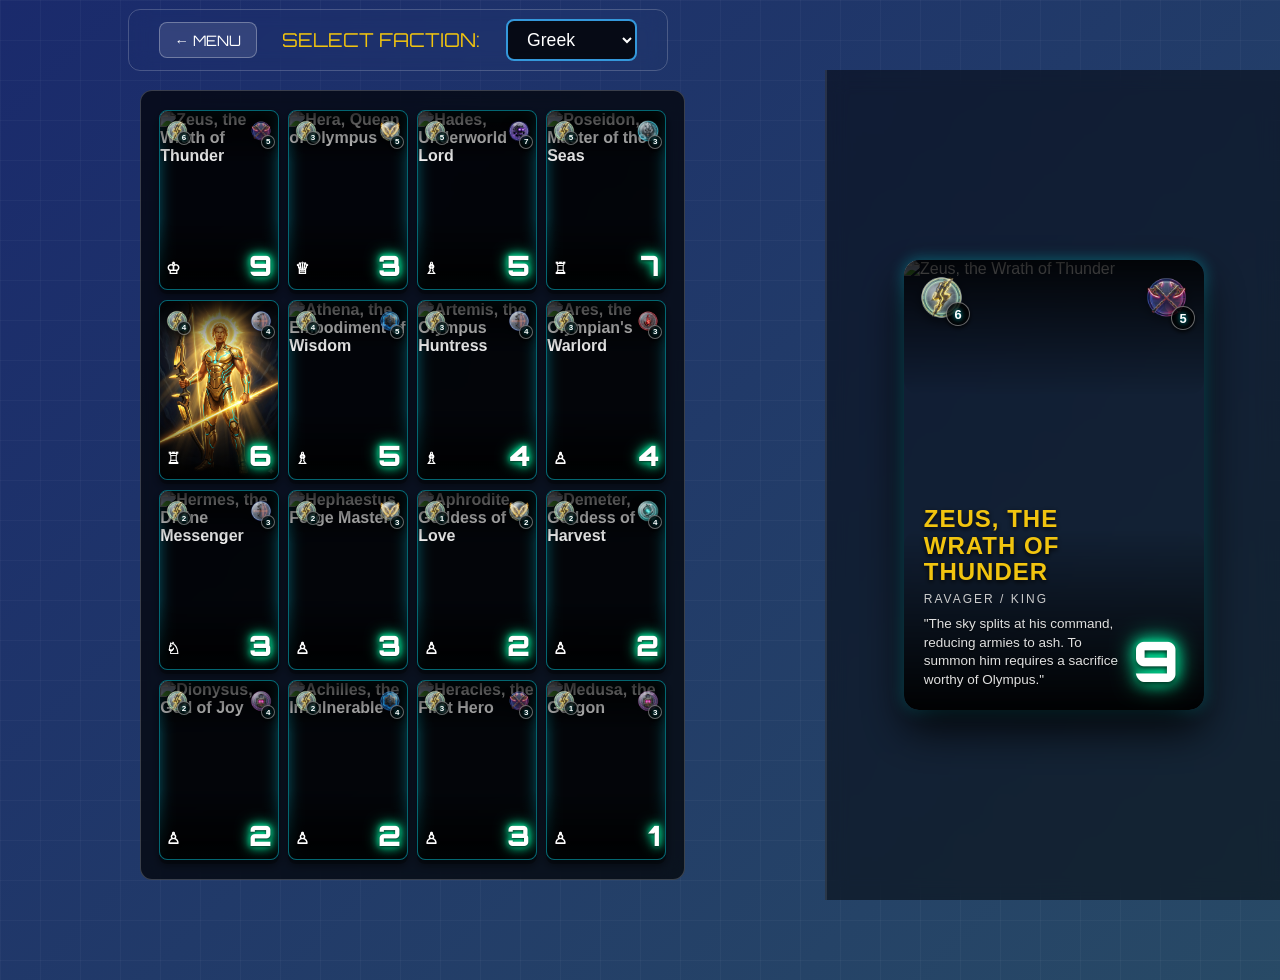
==== commit 5a7e534b: "chore: tide-up" ====
--- a/deck-viewer.html
+++ b/deck-viewer.html
@@ -8,7 +8,7 @@
     <link href="https://fonts.googleapis.com/css2?family=Orbitron:wght@900&display=swap" rel="stylesheet">
     <link rel="stylesheet" href="css/style.css">
     <link rel="stylesheet" href="css/animations.css">
-    <link rel="stylesheet" href="css/deck_viewer.css">
+    <link rel="stylesheet" href="css/deck-viewer.css">
 </head>
 
 <body>
@@ -47,7 +47,7 @@
         </div>
     </div>
 
-    <script type="module" src="src/deck_viewer.js"></script>
+    <script type="module" src="src/deck-viewer.js"></script>
 </body>
 
 </html>
--- a/css/style.css
+++ b/css/style.css
@@ -1296,8 +1296,8 @@
 .inspect-scale.full-art-class-container { top: clamp(10px, 5cqw, 15px); right: clamp(10px, 5cqw, 15px); }
 .inspect-scale .full-art-class-icon { width: clamp(30px, 15cqw, 45px); height: clamp(30px, 15cqw, 45px); filter: drop-shadow(0 4px 6px rgba(0,0,0,0.8)); }
 
-.inspect-scale.full-art-bottom-info-container { bottom: clamp(10px, 6.6cqw, 20px); left: clamp(10px, 6.6cqw, 20px); right: clamp(10px, 6.6cqw, 20px); justify-content: space-between; align-items: center; }
-.inspect-scale .full-art-name-and-desc { display: block; flex: 1; padding-right: 15px; min-width: 0; }
+.inspect-scale.full-art-bottom-info-container { bottom: clamp(10px, 6.6cqw, 20px); left: clamp(10px, 6.6cqw, 20px); right: clamp(10px, 6.6cqw, 20px); justify-content: space-between; align-items: flex-end; }
+.inspect-scale .full-art-name-and-desc { display: block; flex: 1; padding-right: 15px; min-width: 0; word-wrap: break-word; overflow-wrap: break-word; hyphens: auto; }
 
 .inspect-scale .full-art-card-name {
     font-size: clamp(16px, 8cqw, 24px); font-weight: 800; margin: 0 0 5px 0; letter-spacing: 1px; text-transform: uppercase; text-shadow: 0 2px 5px rgba(0,0,0,0.9); color: #f1c40f;
--- a/css/deck-viewer.css
+++ b/css/deck-viewer.css
@@ -0,0 +1,224 @@
+/* Standalone Viewer Overrides */
+        body {
+            overflow: hidden;
+            margin: 0;
+            padding: 0;
+        }
+
+        .header-controls {
+            position: fixed;
+            top: 1vh;
+            left: 10vw;
+            width: 40vw;
+            /* background: rgba(0, 0, 0, 0.7); */
+            padding: 1vh 1vw;
+            border-radius: 12px;
+            border: 1px solid rgba(255, 255, 255, 0.2);
+            backdrop-filter: blur(10px);
+            display: flex;
+            align-items: center;
+            justify-content: center;
+            gap: 2vw;
+            z-index: 1000;
+        }
+
+        .header-controls label {
+            color: #f1c40f;
+            font-size: 1.2em;
+            font-family: 'Orbitron', sans-serif;
+            text-transform: uppercase;
+        }
+
+        select#deck-selector {
+            background: rgba(0, 0, 0, 0.8);
+            color: white;
+            border: 2px solid #3498db;
+            padding: 8px 15px;
+            font-size: 1.1em;
+            border-radius: 8px;
+            cursor: pointer;
+            outline: none;
+            font-family: inherit;
+        }
+
+        select#deck-selector:focus {
+            border-color: #f1c40f;
+            box-shadow: 0 0 10px rgba(241, 196, 15, 0.5);
+        }
+
+        .back-btn {
+            background: rgba(255, 255, 255, 0.1);
+            color: white;
+            border: 1px solid rgba(255, 255, 255, 0.3);
+            padding: 8px 15px;
+            font-size: 0.9em;
+            font-family: 'Orbitron', sans-serif;
+            border-radius: 8px;
+            cursor: pointer;
+            text-decoration: none;
+            transition: all 0.2s ease;
+            text-transform: uppercase;
+        }
+
+        .back-btn:hover {
+            background: rgba(241, 196, 15, 0.2);
+            border-color: #f1c40f;
+            color: #f1c40f;
+            box-shadow: 0 0 10px rgba(241, 196, 15, 0.5);
+        }
+
+        /* 2-Pane Layout */
+        #viewer-container {
+            display: flex;
+            width: 100vw;
+            height: 100vh;
+            padding-top: 70px;
+            /* Room for header */
+            box-sizing: border-box;
+        }
+
+        #left-pane {
+            flex: 2;
+            padding: 20px;
+            overflow: hidden;
+            /* No scrolling */
+            display: flex;
+            justify-content: center;
+            align-items: center;
+            /* Center the grid vertically */
+        }
+
+        #deck-grid {
+            display: grid;
+            grid-template-columns: repeat(4, 1fr);
+            grid-template-rows: repeat(4, 1fr);
+            gap: 1vh;
+            align-self: stretch;
+            justify-self: stretch;
+            max-width: 900px;
+            justify-items: center;
+            align-items: center;
+            background: rgba(0, 0, 0, 0.7);
+            border-radius: 12px;
+            border: 1px solid rgba(255, 255, 255, 0.2);
+            backdrop-filter: blur(10px);
+            padding: 2vh;
+            box-sizing: border-box;
+        }
+
+        #right-pane {
+            flex: 1;
+            min-width: 350px;
+            max-width: 500px;
+            background: rgba(0, 0, 0, 0.5);
+            border-left: 2px solid rgba(255, 255, 255, 0.1);
+            backdrop-filter: blur(10px);
+            display: flex;
+            justify-content: center;
+            align-items: center;
+            padding: 30px;
+            box-sizing: border-box;
+        }
+
+        /* Adjusting small card entity styling for the grid */
+        .grid-card {
+            position: relative;
+            cursor: pointer;
+            transition: transform 0.2s cubic-bezier(0.175, 0.885, 0.32, 1.275), box-shadow 0.2s;
+            height: 20vh;
+            /* Using vh instead of % */
+            width: auto;
+            aspect-ratio: 2 / 3;
+            max-width: unset;
+        }
+
+        .grid-card:hover {
+            transform: scale(1.1) translateY(-10px);
+            z-index: 10;
+            box-shadow: 0 15px 30px rgba(0, 0, 0, 0.8);
+        }
+
+        #card-preview-container {
+            flex: 1;
+            display: flex;
+            justify-content: center;
+            align-items: center;
+        }
+
+        /* Right pane preview scaling */
+        #right-pane .premium-card-25d {
+            width: 25vw;
+            height: auto;
+            max-height: 80vh;
+            aspect-ratio: 2 / 3;
+            container-type: inline-size;
+            margin: 0;
+            /* Add some visual pop to the preview */
+            box-shadow: 0 20px 50px rgba(0, 0, 0, 0.8), 0 0 20px rgba(241, 196, 15, 0.2);
+        }
+
+        /* Override clamps so preview scales infinitely without breaking */
+        #right-pane .inspect-scale.full-art-cost-container {
+            top: 5cqw;
+            left: 5cqw;
+        }
+
+        #right-pane .inspect-scale .full-art-cost-icon {
+            width: 15cqw;
+            height: 15cqw;
+        }
+
+        #right-pane .inspect-scale .full-art-cost-value,
+        #right-pane .inspect-scale .full-art-amp-value {
+            width: 7.3cqw;
+            height: 7.3cqw;
+            font-size: 4.3cqw;
+            bottom: -2cqw;
+            right: -2cqw;
+        }
+
+        #right-pane .inspect-scale.full-art-class-container {
+            top: 5cqw;
+            right: 5cqw;
+        }
+
+        #right-pane .inspect-scale .full-art-class-icon {
+            width: 15cqw;
+            height: 15cqw;
+        }
+
+        #right-pane .inspect-scale.full-art-bottom-info-container {
+            bottom: 6.6cqw;
+            left: 6.6cqw;
+            right: 6.6cqw;
+            align-items: flex-end;
+        }
+
+        #right-pane .inspect-scale .full-art-card-name {
+            font-size: 8cqw;
+            margin-bottom: 2cqw;
+            line-height: 1.1;
+            word-wrap: break-word;
+            overflow-wrap: break-word;
+            hyphens: auto;
+        }
+
+        #right-pane .inspect-scale .full-art-card-type-text {
+            font-size: 4cqw;
+            margin-bottom: 3cqw;
+        }
+
+        #right-pane .inspect-scale .full-art-card-desc {
+            font-size: 4.5cqw;
+        }
+
+        #right-pane .full-art-influence-value-large {
+            font-size: 18.6cqw;
+        }
+
+        .placeholder-text {
+            color: rgba(255, 255, 255, 0.3);
+            font-family: 'Orbitron', sans-serif;
+            font-size: 1.5em;
+            text-align: center;
+        }
